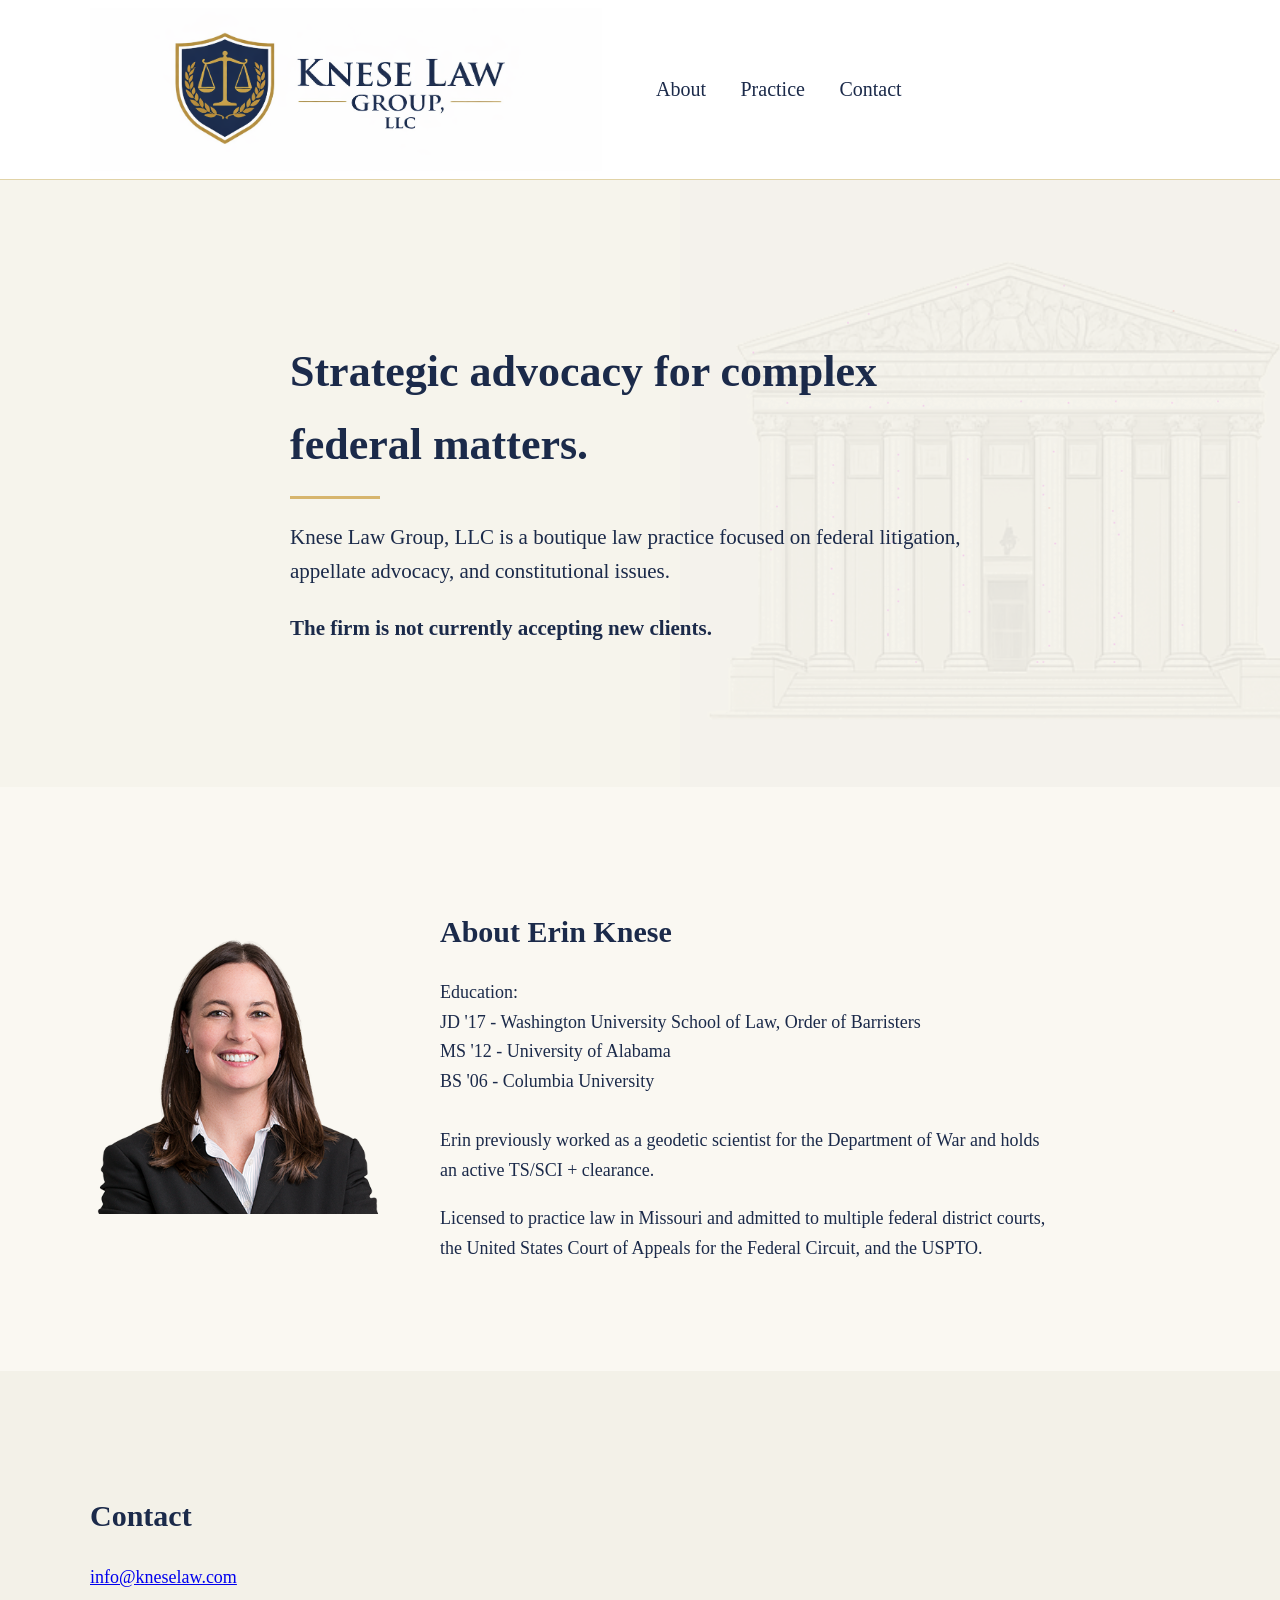
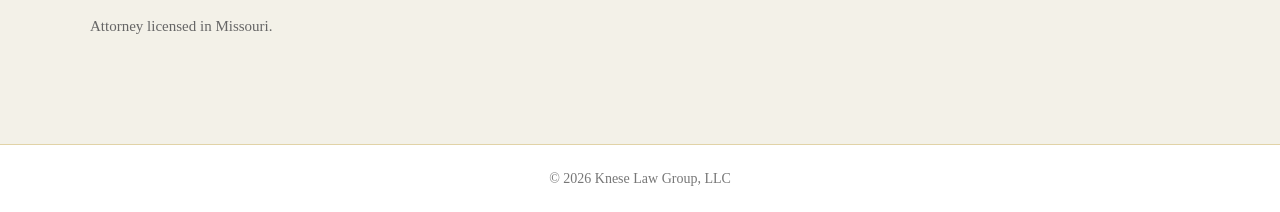
==== index.html @ af620d75 "Update index.html" ====
<!DOCTYPE html>
<html lang="en">
<head>
<meta charset="UTF-8">
<meta name="viewport" content="width=device-width, initial-scale=1.0">
<title>Knese Law Group, LLC</title>
<link rel="stylesheet" href="style.css">
</head>

<body>

<header>
<div class="container header-row">

<div class="brand">
<img src="logo.png" class="logo">

<div class="brand-text">
<!-- <h1>Knese Law Group, LLC</h1>
<p class="tagline">Federal Appellate & Litigation Practice</p>
</div>-->
</div>

<nav>
<a href="#about">About</a>
<a href="#practice">Practice</a>
<a href="#contact">Contact</a>
</nav>

</div>
</header>

<section class="hero">

<div class="hero-bg"></div>

<div class="container hero-content">

<h2>Strategic advocacy for complex federal matters.</h2>

<p>
Knese Law Group, LLC is a boutique law practice focused on federal
litigation, appellate advocacy, and constitutional issues.
</p>

<p class="notice">
The firm is not currently accepting new clients.
</p>

</div>

</section>

<section id="about" class="section">

<div class="container about">

<div class="about-photo">
<img src="portrait.png">
</div>

<div class="about-text">

<h3>About Erin Knese</h3>

<!--<p>
Erin Knese represents clients in complex federal litigation and appellate matters.
Her work focuses on constitutional issues, administrative law, and federal employment disputes.
</p> -->

<p>
Education:<br>
JD '17 - Washington University School of Law, Order of Barristers<br>
MS '12 - University of Alabama<br>
BS '06 - Columbia University<br>
<br>
Erin previously worked as a geodetic scientist for the Department of War and holds an active TS/SCI + clearance.<br>
</p>

<p>
Licensed to practice law in Missouri and admitted to multiple federal district courts, the United States Court of Appeals for the Federal Circuit, and the USPTO.
</p>

</div>

</div>

</section>

<section id="contact" class="section light">

<div class="container">

<h3>Contact</h3>

<p>
<a href="mailto:info@kneselaw.com">info@kneselaw.com</a>
</p>

<p class="disclaimer">
Attorney licensed in Missouri. 
</p>

</div>

</section>

<footer>
<div class="container">
© 2026 Knese Law Group, LLC
</div>
</footer>

</body>
</html>
---- style.css ----
body{
  margin:0;
  font-family: Georgia, serif;
  color:#1b2a4a;
  font-size: clamp(1rem, 2.8vw, 1.125rem);
  line-height:1.65;
  background:#faf8f2;
}

/*.container{
  max-width:1000px;
  margin:auto;
  padding:30px;
} */

.container {
  width: min(1100px, 92%);
  margin: 0 auto;
}

.about-grid {
  display: grid;
  grid-template-columns: 1fr 1.2fr;
  gap: 2rem;
}



@media (max-width: 568px) {
  .container {
    width: 94%;
  }

  .about-grid {
    grid-template-columns: 1fr;
    gap: 1.25rem;
  }

  .hero {
    padding: 2.5rem 0 2rem;
  }

  nav {
    flex-wrap: wrap;
    justify-content: center;
  }

}

/* HEADER */

header{
  border-bottom:1px solid #e1d3a7;
  padding:8px 0;
  background:#ffffff;
}

.header-row{
  display:flex;
  justify-content:space-between;
  align-items:center;
}

.brand{
  display:flex;
  align-items:center;
  gap:12px;
}

/* LARGER LOGO */

.logo{
  width:512px;
  height:auto;
}

.brand-text h1{ 
  font-size: clamp(2rem, 6vw, 4rem);
  line-height: 1.2;
  margin:0;
}

.tagline{
  margin:0;
  color:#777;
  font-size:17px;
}

/* NAVIGATION */

nav a{
  margin-left:30px;
  text-decoration:none;
  color:#1b2a4a;
  font-size:20px;
}

nav a:hover{
  text-decoration:underline;
}

/* hero SECTION */

.hero{
  position:relative;
  padding:120px 40px;
  background:#f6f4ec;
  overflow:hidden;
}

/* COURTHOUSE BACKGROUND */

.hero-bg{
  position:absolute;
  right:-60px;
  top:0;
  bottom:0;
  width:70%;
  background-image:url('courthouse-outline.png');
  background-repeat:no-repeat;
  background-size:contain;
  background-position:right center;
  opacity:0.19;
  filter:contrast(85%);
}

.hero-content{
  position:relative;
  max-width:700px;
}

.hero h2{
  font-size:44px;
  margin-bottom:10px;
  position:relative;
}

.hero h2::after{
  content:"";
  display:block;
  width:90px;
  height:3px;
  background:#d7b56d;
  margin-top:14px;
}

.hero p{
  font-size:21px;
}

.notice{
  margin-top:22px;
  font-weight:bold;
}

/* GENERAL SECTIONS */

.section{
  padding:90px 0;
}

.light{
  background:#f3f1e8;
}

h3{
  font-size:30px;
  margin-bottom:22px;
}

/* ABOUT SECTION */

.about{
  display:flex;
  gap:50px;
  align-items:center;
}

.about-photo img{
  max-width:300px;
  border-radius:8px;
}

.about-text{
  max-width:620px;
}

/* CONTACT */

.disclaimer{
  margin-top:22px;
  font-size:15px;
  color:#666;
}

/* FOOTER */

footer{
  border-top:1px solid #e1d3a7;
  text-align:center;
  padding:22px;
  color:#777;
  font-size:14px;
  background:#ffffff;
}
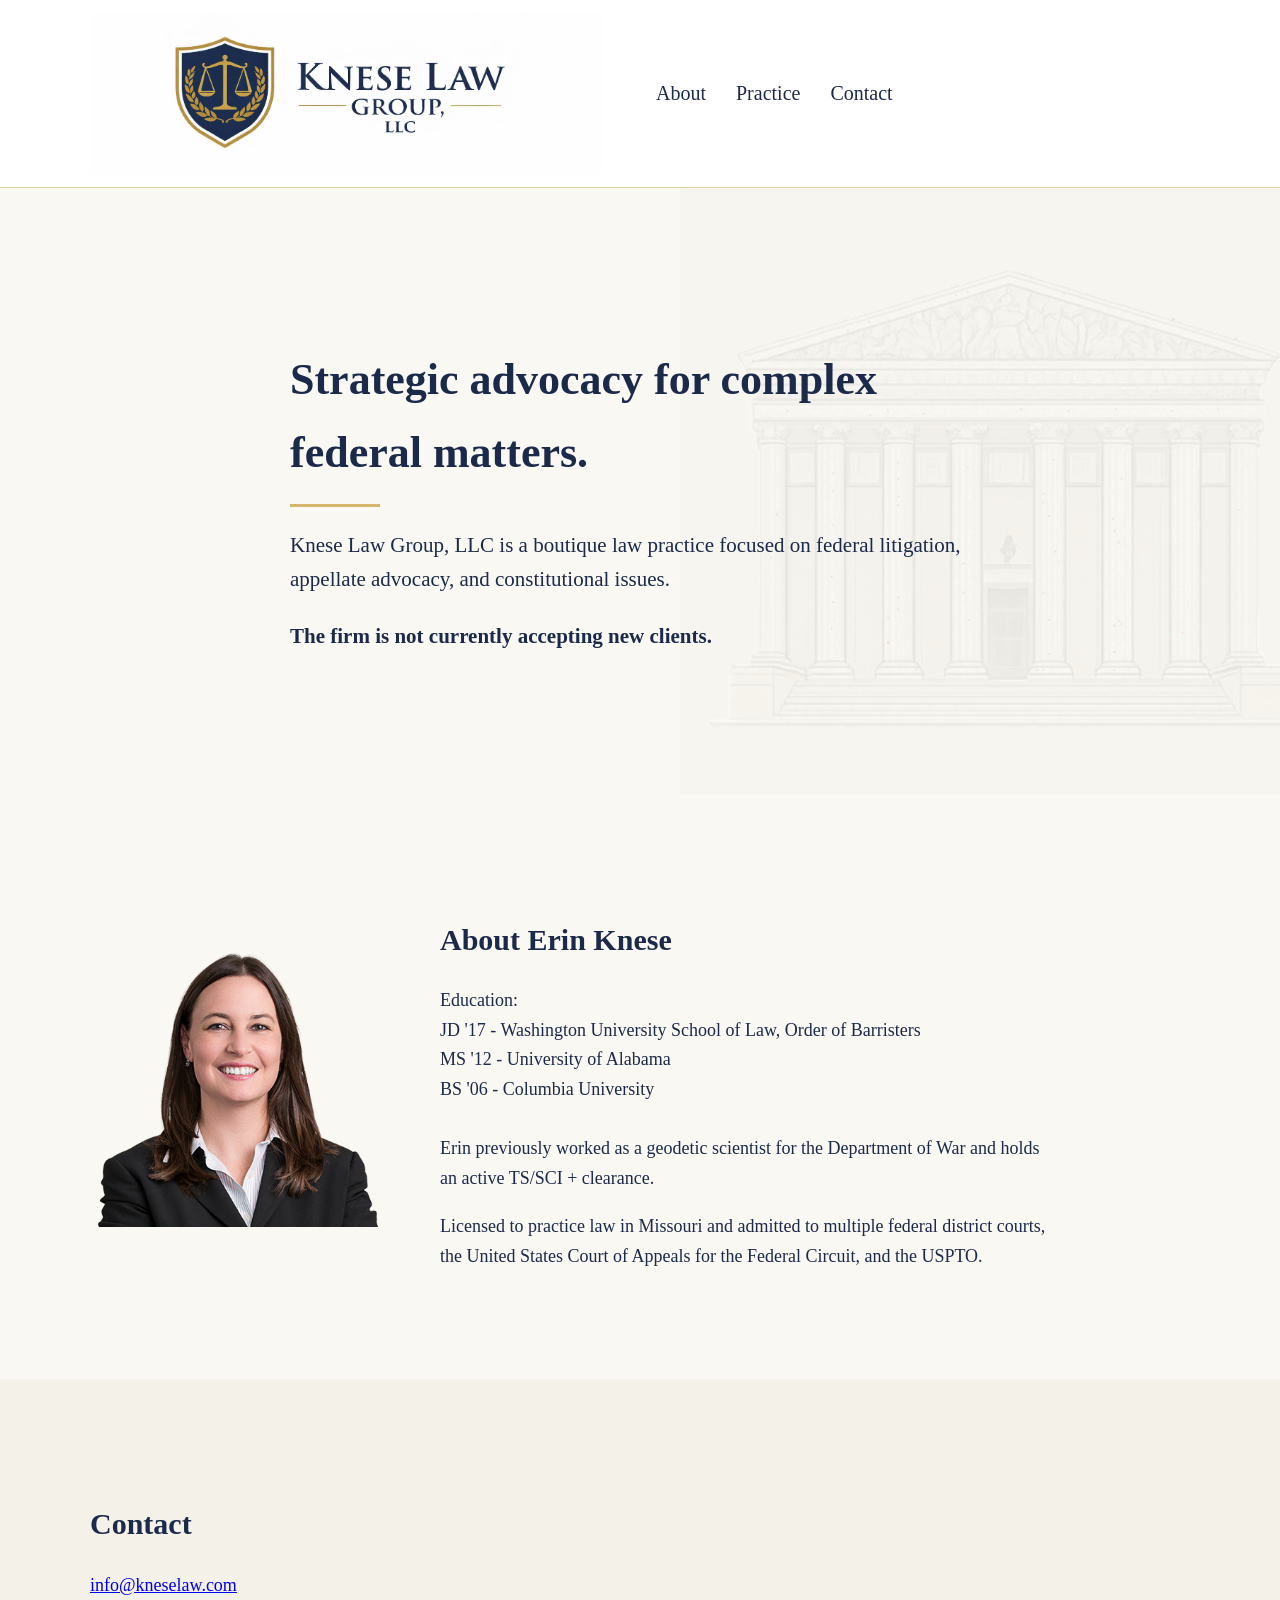
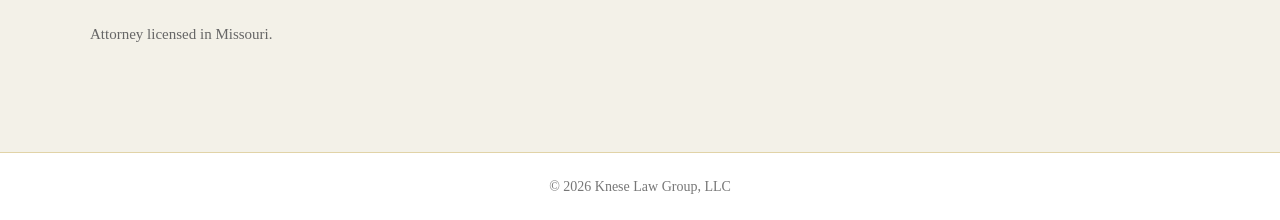
==== commit 020371b8: "Update index.html add script for crawler viz" ====
--- a/index.html
+++ b/index.html
@@ -4,6 +4,21 @@
 <meta charset="UTF-8">
 <meta name="viewport" content="width=device-width, initial-scale=1.0">
 <title>Knese Law Group, LLC</title>
+<script type="application/ld+json">
+{
+ "@context": "https://schema.org",
+ "@type": "LegalService",
+ "name": "Knese Law Group, LLC",
+ "url": "https://kneselaw.com",
+ "email": "info@kneselaw.com",
+ "areaServed": "United States",
+ "founder": {
+  "@type":"Person",
+  "name": "Erin Knese",
+  "alternateName":"Erin Darnell Knese"
+  }
+}
+</script>
 <link rel="stylesheet" href="style.css">
 </head>
 
--- a/style.css
+++ b/style.css
@@ -7,70 +7,43 @@
   background:#faf8f2;
 }
 
-/*.container{
-  max-width:1000px;
-  margin:auto;
-  padding:30px;
-} */
+img{
+  max-width:100%;
+  height:auto;
+  display:block;
+}
 
 .container {
   width: min(1100px, 92%);
   margin: 0 auto;
 }
 
-.about-grid {
-  display: grid;
-  grid-template-columns: 1fr 1.2fr;
-  gap: 2rem;
-}
-
-
-
-@media (max-width: 568px) {
-  .container {
-    width: 94%;
-  }
-
-  .about-grid {
-    grid-template-columns: 1fr;
-    gap: 1.25rem;
-  }
-
-  .hero {
-    padding: 2.5rem 0 2rem;
-  }
-
-  nav {
-    flex-wrap: wrap;
-    justify-content: center;
-  }
-
-}
-
-/* HEADER */
-
 header{
   border-bottom:1px solid #e1d3a7;
-  padding:8px 0;
+  padding:12px 0;
   background:#ffffff;
+  position:relative;
+  z-index:10;
 }
 
 .header-row{
   display:flex;
   justify-content:space-between;
   align-items:center;
+  gap:20px;
 }
 
 .brand{
   display:flex;
   align-items:center;
   gap:12px;
+  min-width:0;
 }
 
 /* LARGER LOGO */
 
 .logo{
-  width:512px;
+  width:min(512px, 100%);
   height:auto;
 }
 
@@ -87,6 +60,11 @@
 }
 
 /* NAVIGATION */
+
+nav{
+  display:flex;
+  align-items:center;
+}
 
 nav a{
   margin-left:30px;
@@ -99,12 +77,12 @@
   text-decoration:underline;
 }
 
-/* hero SECTION */
+/* HERO SECTION */
 
 .hero{
   position:relative;
   padding:120px 40px;
-  background:#f6f4ec;
+  background:#faf8f2;
   overflow:hidden;
 }
 
@@ -203,3 +181,174 @@
   font-size:14px;
   background:#ffffff;
 }
+
+/* TABLET / SMALLER LAPTOP */
+
+@media (max-width: 900px) {
+  .header-row{
+    flex-direction:column;
+    align-items:center;
+    text-align:center;
+    gap:12px;
+  }
+
+  .brand{
+    justify-content:center;
+  }
+
+  nav{
+    flex-wrap:wrap;
+    justify-content:center;
+    gap:8px 16px;
+  }
+
+  nav a{
+    margin-left:0;
+    font-size:17px;
+  }
+
+  .hero{
+    padding:80px 24px;
+  }
+
+  .hero-bg{
+    width:85%;
+    right:-100px;
+    opacity:0.12;
+  }
+
+  .hero h2{
+    font-size:36px;
+  }
+
+  .hero p{
+    font-size:19px;
+  }
+
+  .section{
+    padding:70px 0;
+  }
+
+  .about{
+    flex-direction:column;
+    text-align:center;
+    gap:28px;
+  }
+
+  .about-text{
+    max-width:100%;
+  }
+}
+
+/* PHONE */
+
+@media (max-width: 600px){
+  .container{
+    width:92%;
+  }
+
+  header{
+    padding:10px 0 14px;
+    background:#ffffff;
+    position:relative;
+    z-index:20;
+  }
+
+  .header-row{
+    display:flex;
+    flex-direction:column;
+    align-items:center;
+    justify-content:center;
+    gap:10px;
+    text-align:center;
+  }
+
+  .brand{
+    display:block;
+    width:100%;
+    text-align:center;
+  }
+
+  .logo{
+    width:min(280px, 82vw);
+    margin:0 auto;
+  }
+
+  nav{
+    display:flex;
+    width:100%;
+    justify-content:center;
+    align-items:center;
+    flex-wrap:wrap;
+    gap:6px 14px;
+    margin:0;
+    padding:4px 0 0;
+    background:#ffffff;
+  }
+
+  nav a{
+    margin:0;
+    padding:2px 4px;
+    font-size:16px;
+    line-height:1.2;
+    white-space:nowrap;
+  }
+
+  .hero{
+    padding:34px 16px 30px;
+  }
+
+  .hero-bg{
+    display:none;
+  }
+
+  .hero-content{
+    max-width:100%;
+  }
+
+  .hero h2{
+    font-size:26px;
+    line-height:1.2;
+    margin-bottom:12px;
+  }
+
+  .hero h2::after{
+    width:60px;
+    margin-top:10px;
+  }
+
+  .hero p{
+    font-size:17px;
+  }
+
+  .section{
+    padding:42px 0;
+  }
+
+  h3{
+    font-size:24px;
+  }
+
+  .about{
+    gap:20px;
+  }
+
+  .about-photo img{
+    max-width:min(220px, 72vw);
+    margin:0 auto;
+  }
+
+  .about-text{
+    max-width:100%;
+    text-align:left;
+  }
+
+  .disclaimer{
+    font-size:14px;
+  }
+
+  footer{
+    font-size:13px;
+    padding:18px;
+  }
+}
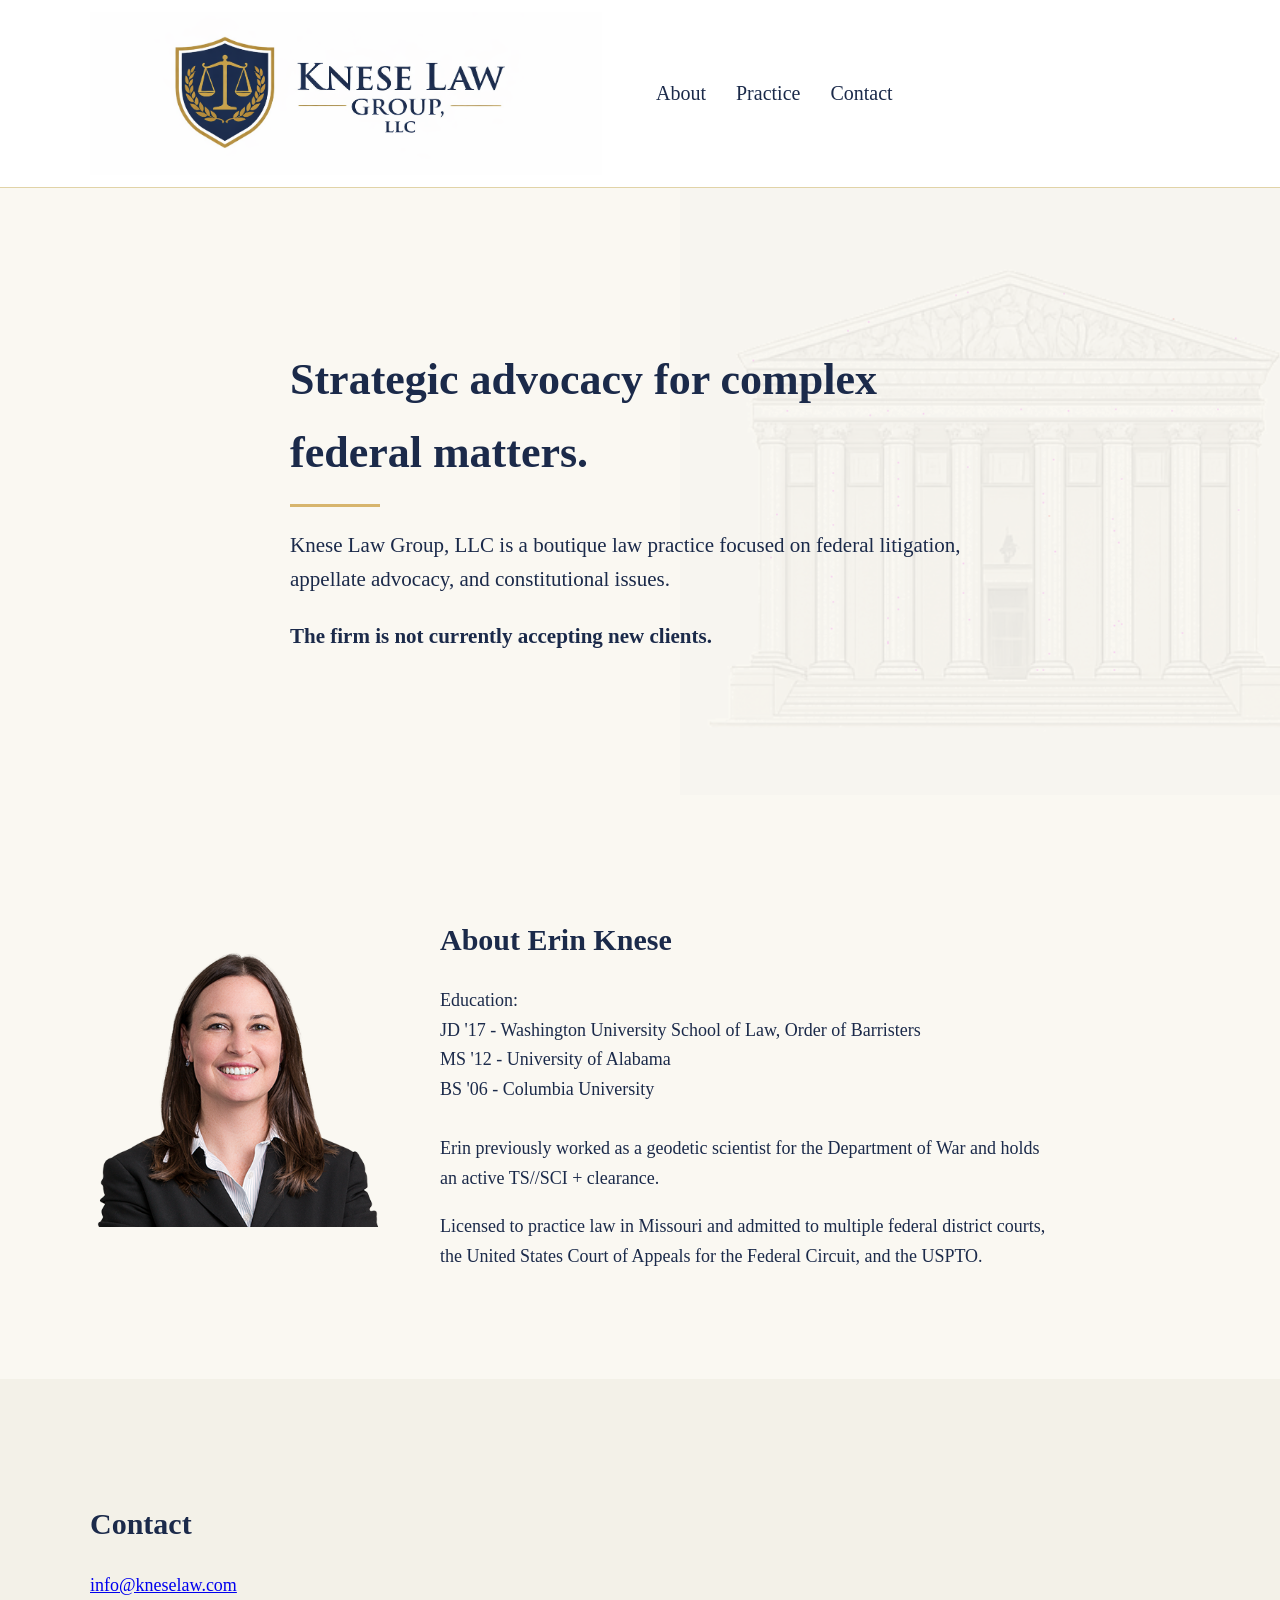
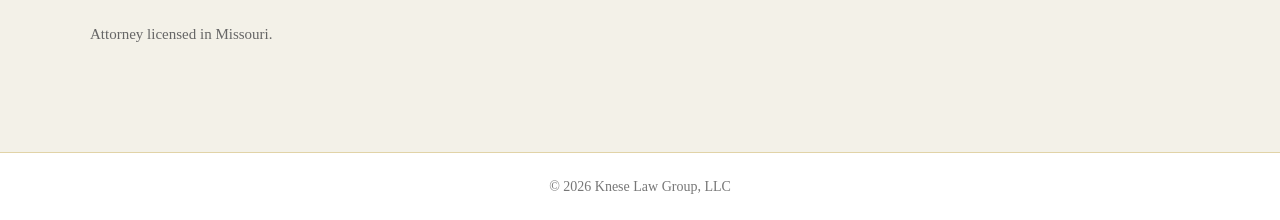
==== commit c047e681: "Update index.html add /" ====
--- a/index.html
+++ b/index.html
@@ -4,6 +4,19 @@
 <meta charset="UTF-8">
 <meta name="viewport" content="width=device-width, initial-scale=1.0">
 <title>Knese Law Group, LLC</title>
+
+ <!-- Google tag (gtag.js) -->
+<script async src="https://www.googletagmanager.com/gtag/js?id=G-9QTL6NEPR0"></script>
+<script>
+  window.dataLayer = window.dataLayer || [];
+  function gtag(){dataLayer.push(arguments);}
+  gtag('js', new Date());
+
+  gtag('config', 'G-9QTL6NEPR0');
+</script>
+
+
+ 
 <script type="application/ld+json">
 {
  "@context": "https://schema.org",
@@ -89,7 +102,7 @@
 MS '12 - University of Alabama<br>
 BS '06 - Columbia University<br>
 <br>
-Erin previously worked as a geodetic scientist for the Department of War and holds an active TS/SCI + clearance.<br>
+Erin previously worked as a geodetic scientist for the Department of War and holds an active TS//SCI + clearance.<br>
 </p>
 
 <p>
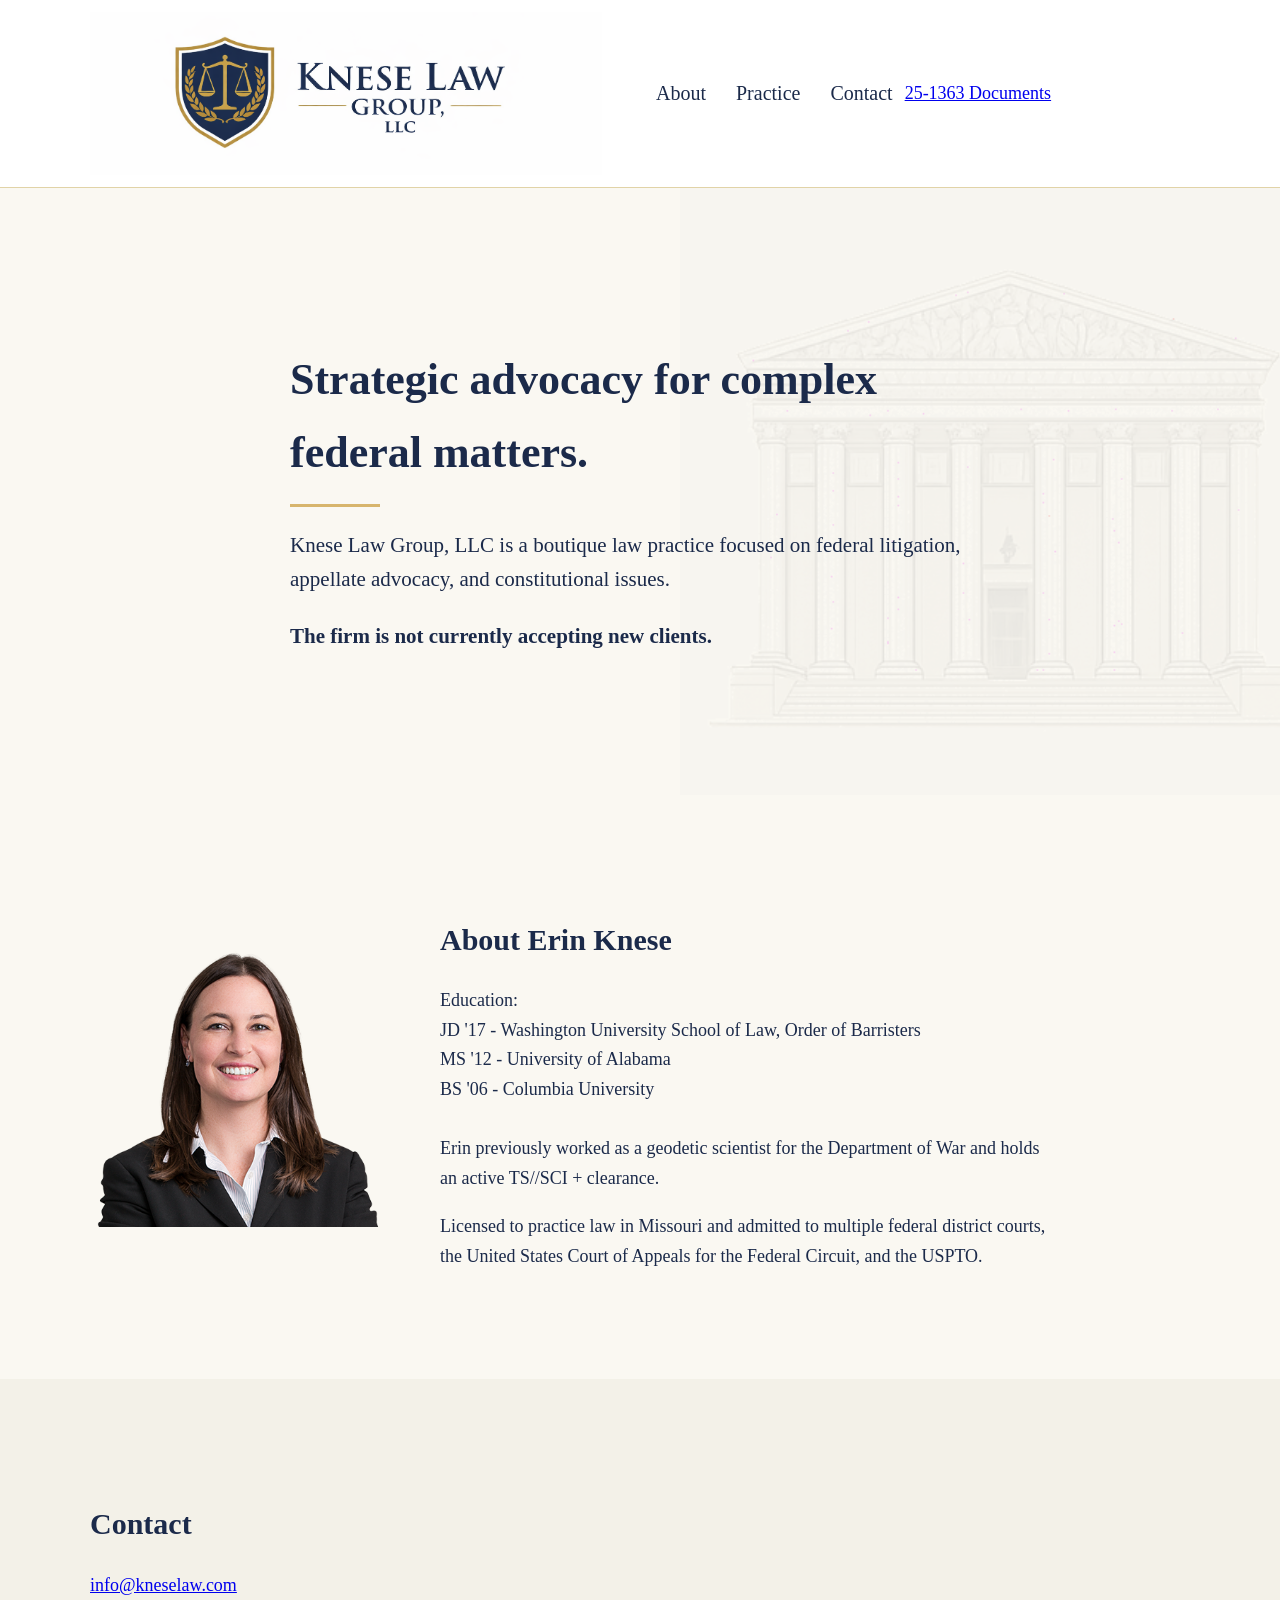
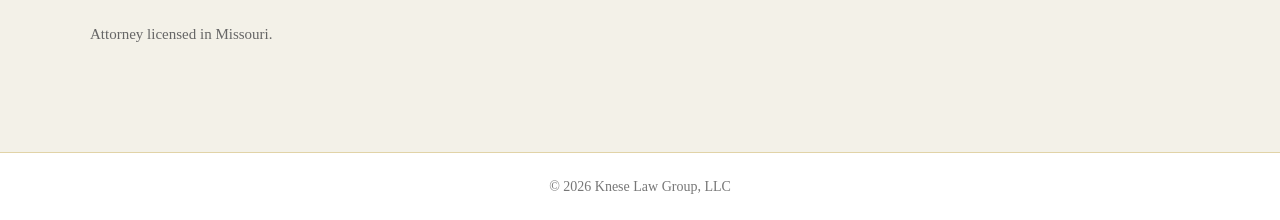
==== commit d410f7b2: "Update index.html Attempted: add link to case docs" ====
--- a/index.html
+++ b/index.html
@@ -55,6 +55,9 @@
 <a href="#contact">Contact</a>
 </nav>
 
+<a href="https://kneselaw.com/docs.html">25-1363 Documents</a>
+
+ 
 </div>
 </header>
 
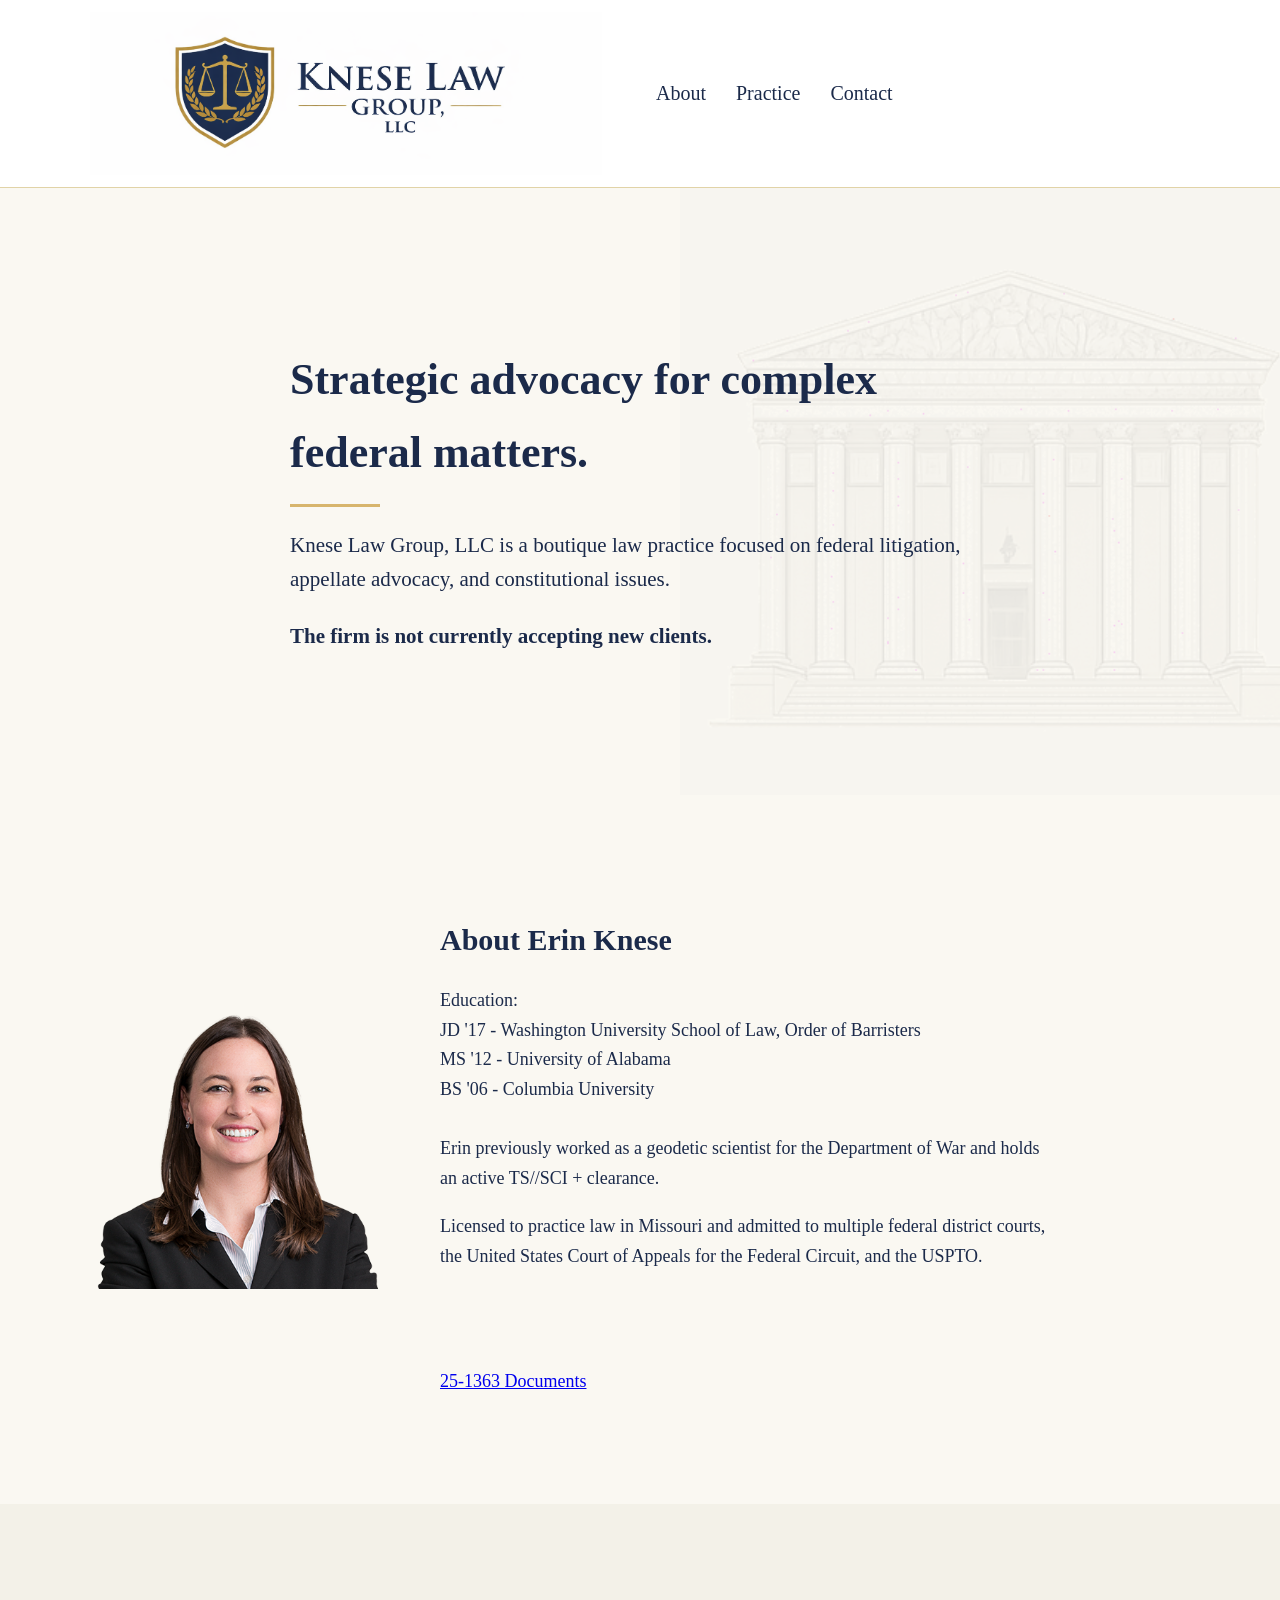
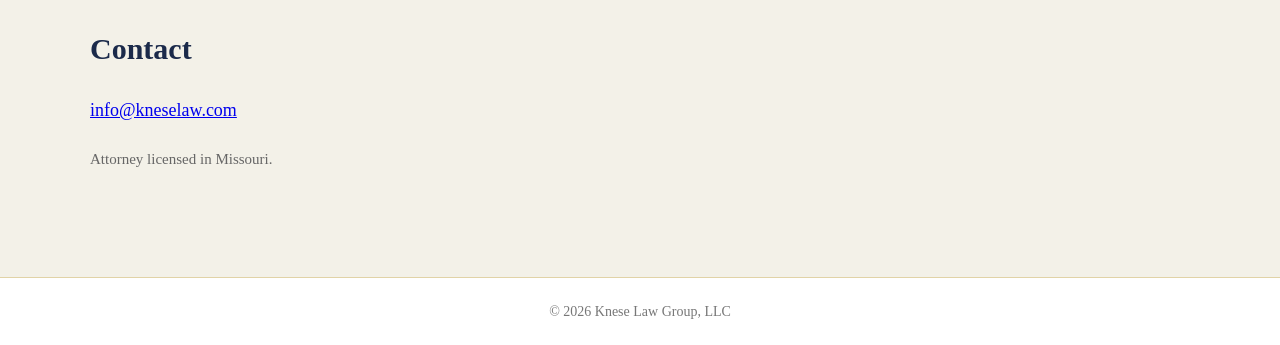
==== commit 481fc5d9: "Update index.html Moved case docs link down" ====
--- a/index.html
+++ b/index.html
@@ -55,9 +55,6 @@
 <a href="#contact">Contact</a>
 </nav>
 
-<a href="https://kneselaw.com/docs.html">25-1363 Documents</a>
-
- 
 </div>
 </header>
 
@@ -111,7 +108,12 @@
 <p>
 Licensed to practice law in Missouri and admitted to multiple federal district courts, the United States Court of Appeals for the Federal Circuit, and the USPTO.
 </p>
-
+<br><br>
+<p>
+<a href="https://kneselaw.com/docs.html">25-1363 Documents</a>
+</p>
+ 
+ 
 </div>
 
 </div>
